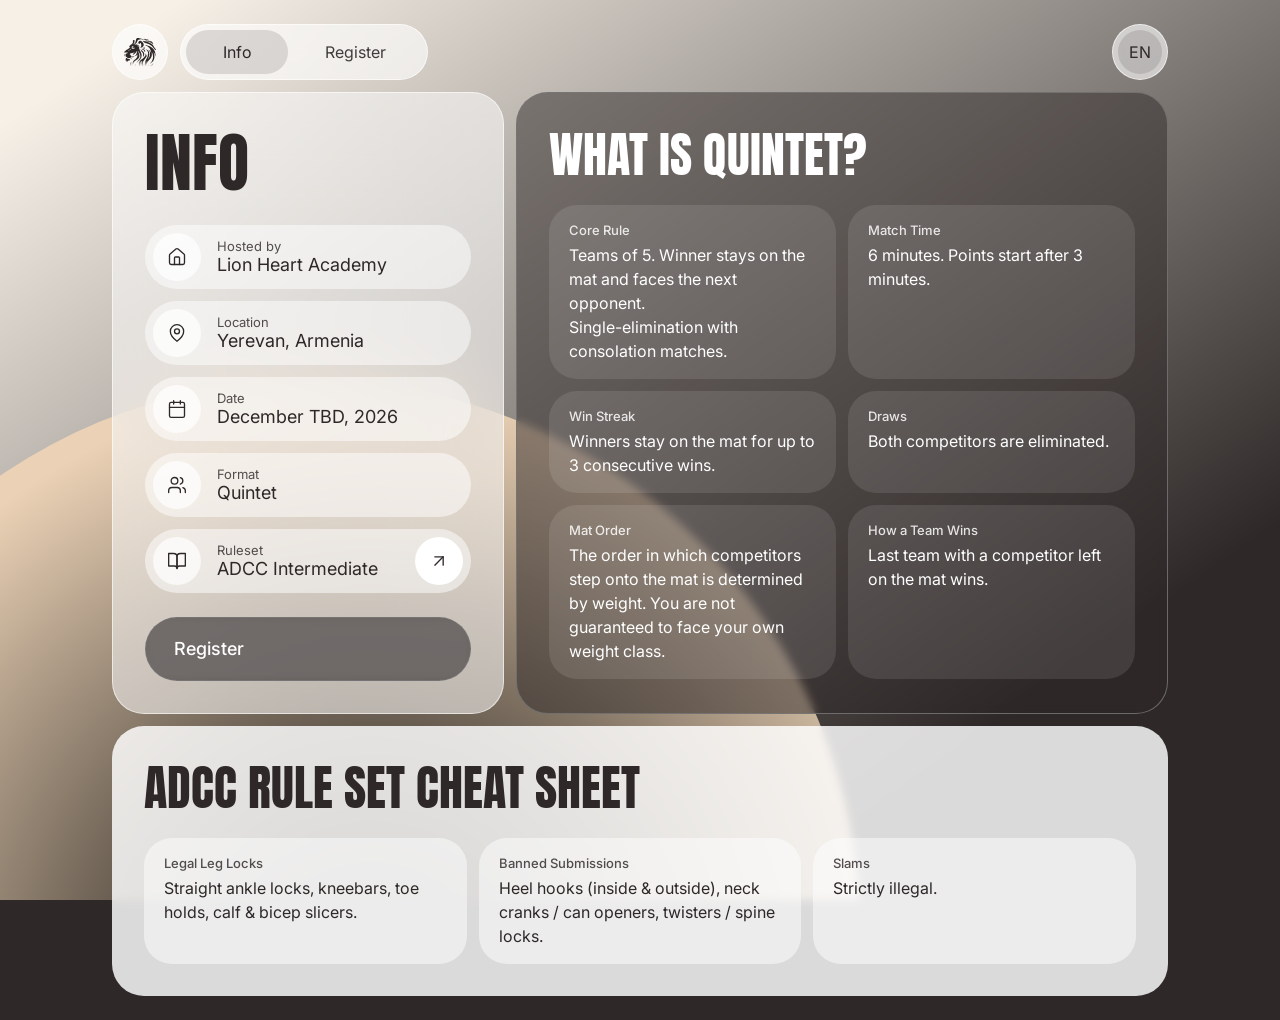
==== index.html @ b2a6f4cb "Add Lion Heart Quintet sign-up site Info page and sign-up form with EN, RU and AM text. Sign-ups go " ====
<!doctype html>
<html lang="en">
<head>
  <meta charset="utf-8">
  <meta name="viewport" content="width=device-width, initial-scale=1, viewport-fit=cover">
  <title>Info · Lion Heart Quintet</title>
  <meta name="description" content="Format, rules and details for the Lion Heart Quintet grappling tournament in Yerevan, Armenia, December 2026.">
  <meta name="theme-color" content="#2E2828">
  <link rel="icon" href="assets/img/lion.svg" type="image/svg+xml">
  <link rel="preconnect" href="https://fonts.googleapis.com">
  <link rel="preconnect" href="https://fonts.gstatic.com" crossorigin>
  <link rel="stylesheet" href="https://fonts.googleapis.com/css2?family=Anton&family=Inter:wght@400;500&family=Oswald:wght@700&family=Noto+Sans+Armenian:wdth,wght@62.5..100,400..800&display=swap">
  <link rel="stylesheet" href="assets/css/styles.css">
  <script src="assets/js/config.js"></script>
  <script src="assets/js/i18n.js" defer></script>
  <script src="assets/js/app.js" defer></script>
</head>
<body>
  <div class="bg" aria-hidden="true"><div class="bg__circle"></div></div>

  <div class="shell">
    <header class="topbar">
      <a class="chip glass" href="index.html" aria-label="Lion Heart, home" data-i18n-aria="homeLabel">
        <img src="assets/img/lion.svg" alt="" width="32" height="29">
      </a>
      <nav class="menu glass" aria-label="Main">
        <span class="menu__pill" aria-hidden="true" data-menu-pill></span>
        <a class="menu__item" href="index.html" aria-current="page" data-i18n="navInfo">Info</a>
        <a class="menu__item" href="register.html" data-i18n="navRegister">Register</a>
      </nav>
      <div class="lang" data-lang>
        <button class="chip glass lang__button" type="button" aria-haspopup="true" aria-expanded="false" aria-label="Language" data-i18n-aria="languageLabel" data-lang-toggle>
          <span class="lang__current" data-lang-current>EN</span>
        </button>
        <div class="lang__panel" data-lang-panel hidden>
          <button class="lang__option" type="button" lang="en" data-lang-option="en">EN</button>
          <button class="lang__option" type="button" lang="ru" data-lang-option="ru">RU</button>
          <button class="lang__option" type="button" lang="hy" data-lang-option="hy">AM</button>
        </div>
      </div>
    </header>

    <main class="layout layout--info">
      <section class="pod pod--light pod--info" aria-labelledby="info-title">
        <h1 id="info-title" class="display" data-i18n="infoTitle">INFO</h1>
        <dl class="rows">
          <div class="field row">
            <span class="field__icon" aria-hidden="true"><svg viewBox="0 0 24 24"><path d="M15 21v-8a1 1 0 0 0-1-1h-4a1 1 0 0 0-1 1v8"/><path d="M3 10a2 2 0 0 1 .709-1.528l7-5.999a2 2 0 0 1 2.582 0l7 5.999A2 2 0 0 1 21 10v9a2 2 0 0 1-2 2H5a2 2 0 0 1-2-2z"/></svg></span>
            <div class="row__text"><dt data-i18n="hostedBy">Hosted by</dt><dd>Lion Heart Academy</dd></div>
          </div>
          <div class="field row">
            <span class="field__icon" aria-hidden="true"><svg viewBox="0 0 24 24"><path d="M20 10c0 6-8 12-8 12s-8-6-8-12a8 8 0 0 1 16 0Z"/><circle cx="12" cy="10" r="3"/></svg></span>
            <div class="row__text"><dt data-i18n="location">Location</dt><dd data-i18n="locationValue">Yerevan, Armenia</dd></div>
          </div>
          <div class="field row">
            <span class="field__icon" aria-hidden="true"><svg viewBox="0 0 24 24"><rect width="18" height="18" x="3" y="4" rx="2"/><path d="M16 2v4M8 2v4M3 10h18"/></svg></span>
            <div class="row__text"><dt data-i18n="date">Date</dt><dd data-i18n="dateValue">December TBD, 2026</dd></div>
          </div>
          <div class="field row">
            <span class="field__icon" aria-hidden="true"><svg viewBox="0 0 24 24"><path d="M16 21v-2a4 4 0 0 0-4-4H6a4 4 0 0 0-4 4v2"/><circle cx="9" cy="7" r="4"/><path d="M22 21v-2a4 4 0 0 0-3-3.87"/><path d="M16 3.13a4 4 0 0 1 0 7.75"/></svg></span>
            <div class="row__text"><dt data-i18n="format">Format</dt><dd>Quintet</dd></div>
          </div>
          <div>
            <a class="field row row--link" href="https://adcombat.com/adcc-rules-regulations/adcc-rules-for-beginners-intermediate/" target="_blank" rel="noopener noreferrer">
              <span class="field__icon" aria-hidden="true"><svg viewBox="0 0 24 24"><path d="M2 3h6a4 4 0 0 1 4 4v14a3 3 0 0 0-3-3H2z"/><path d="M22 3h-6a4 4 0 0 0-4 4v14a3 3 0 0 1 3-3h7z"/></svg></span>
              <div class="row__text"><dt data-i18n="ruleset">Ruleset</dt><dd>ADCC Intermediate</dd></div>
              <span class="field__action" aria-hidden="true"><svg viewBox="0 0 24 24"><path d="M7 7h10v10"/><path d="M7 17 17 7"/></svg></span>
            </a>
          </div>
        </dl>
        <a class="button button--info" href="register.html"><span data-i18n="submit">Register</span></a>
      </section>

      <section class="pod pod--dark pod--quintet" id="rules" aria-labelledby="quintet-title">
        <h2 id="quintet-title" class="display display--section" data-i18n="quintetTitle">WHAT IS QUINTET?</h2>
        <div class="bubbles bubbles--two">
          <article class="bubble"><h3 data-i18n="coreRule">Core Rule</h3><p data-i18n="coreRuleBody">Teams of 5. Winner stays on the mat and faces the next opponent.
Single-elimination with consolation matches.</p></article>
          <article class="bubble"><h3 data-i18n="matchTime">Match Time</h3><p data-i18n="matchTimeBody">6 minutes. Points start after 3 minutes.</p></article>
          <article class="bubble"><h3 data-i18n="winStreak">Win Streak</h3><p data-i18n="winStreakBody">Winners stay on the mat for up to 3 consecutive wins.</p></article>
          <article class="bubble"><h3 data-i18n="draws">Draws</h3><p data-i18n="drawsBody">Both competitors are eliminated.</p></article>
          <article class="bubble"><h3 data-i18n="matOrder">Mat Order</h3><p data-i18n="matOrderBody">The order in which competitors step onto the mat is determined by weight. You are not guaranteed to face your own weight class.</p></article>
          <article class="bubble"><h3 data-i18n="teamWins">How a Team Wins</h3><p data-i18n="teamWinsBody">Last team with a competitor left on the mat wins.</p></article>
        </div>
      </section>

      <section class="pod pod--cheat" aria-labelledby="cheat-title">
        <h2 id="cheat-title" class="display display--section" data-i18n="cheatTitle">ADCC RULE SET CHEAT SHEET</h2>
        <div class="bubbles bubbles--three">
          <article class="bubble"><h3 data-i18n="legalLocks">Legal Leg Locks</h3><p data-i18n="legalLocksBody">Straight ankle locks, kneebars, toe holds, calf &amp; bicep slicers.</p></article>
          <article class="bubble"><h3 data-i18n="banned">Banned Submissions</h3><p data-i18n="bannedBody">Heel hooks (inside &amp; outside), neck cranks / can openers, twisters / spine locks.</p></article>
          <article class="bubble"><h3 data-i18n="slams">Slams</h3><p data-i18n="slamsBody">Strictly illegal.</p></article>
        </div>
      </section>
    </main>
  </div>
</body>
</html>
---- assets/css/styles.css ----
/* Lion Heart Quintet. Values come from the Figma frames on the "lionheart form" page. */

:root {
  --ink: #2e2828;
  --ink-rgb: 46, 40, 40;
  --error: #9e221b;
  --gap: 12px;

  /* Dark glass on the light pods. Stronger than the 0.49 dark pods, which sit on a
     darker background, so white text stays readable here. */
  --glass-dark: rgba(var(--ink-rgb), 0.64);
  --glass-dark-border: rgba(119, 118, 118, 0.85);

  /* Bounce used by every control */
  --spring: cubic-bezier(0.34, 1.56, 0.64, 1);
  --spring-time: 0.55s;

  /* Page background */
  --bg-from: #f6f0e7;
  --bg-to: #2e2828;
  --circle-center: #000000;
  --circle-edge: #ebd2b6;

  --font-body: "Inter", system-ui, -apple-system, "Segoe UI", "Noto Sans Armenian", sans-serif;
  --font-display: "Anton", "Oswald", "Noto Sans Armenian", Impact, sans-serif;
}

/* Alternate look from the Figma tests. Turn on in assets/js/config.js. */
:root[data-theme="orange"] {
  --bg-from: #2e2828;
  --bg-to: #2c2a76;
  --circle-center: #dd9e11;
  --circle-edge: #b8700a;
}

@supports (transition-timing-function: linear(0, 1)) {
  :root {
    --spring: linear(0, 0.009, 0.035 2.1%, 0.141, 0.281 6.7%, 0.723 12.9%, 0.938 16.7%, 1.017, 1.077, 1.121, 1.149 24.3%, 1.159, 1.163, 1.161, 1.154 29.9%, 1.129 32.8%, 1.051 39.6%, 1.017 43.1%, 0.991, 0.977 51%, 0.974 53.8%, 0.975 57.1%, 0.997 69.8%, 1.003 76.9%, 1.004 83.8%, 1);
  }
}

@view-transition { navigation: auto; }

*, *::before, *::after { box-sizing: border-box; }
[hidden] { display: none !important; }

html { -webkit-text-size-adjust: 100%; }

body {
  margin: 0;
  min-height: 100vh;
  min-height: 100dvh;
  color: var(--ink);
  background: var(--bg-to);
  font-family: var(--font-body);
  font-size: 16px;
  line-height: 1.5;
  -webkit-font-smoothing: antialiased;
}

h1, h2, h3, p, ul, dl, dd, fieldset, legend { margin: 0; padding: 0; }
fieldset { border: 0; min-width: 0; }
ul { list-style: none; }
a { color: inherit; }
button, input { font: inherit; color: inherit; }
button { background: none; border: 0; padding: 0; cursor: pointer; }

svg {
  display: block;
  width: 20px;
  height: 20px;
  fill: none;
  stroke: currentColor;
  stroke-width: 1.6;
  stroke-linecap: round;
  stroke-linejoin: round;
}

:focus-visible { outline: 2px solid var(--ink); outline-offset: 2px; }
.pod--dark :focus-visible { outline-color: #fff; }

.sr-only {
  position: absolute;
  width: 1px;
  height: 1px;
  margin: -1px;
  padding: 0;
  overflow: hidden;
  clip-path: inset(50%);
  white-space: nowrap;
  border: 0;
}

.trap { position: absolute; left: -9999px; width: 1px; height: 1px; overflow: hidden; }

/* ---------- Background ---------- */

.bg {
  position: fixed;
  inset: 0;
  z-index: -1;
  overflow: hidden;
  background: linear-gradient(to bottom right, var(--bg-from) 7%, var(--bg-to) 79%);
}

.bg__circle {
  position: absolute;
  left: -200px;
  bottom: -228px;
  width: 600px;
  height: 600px;
  border-radius: 50%;
  background: radial-gradient(55.6% 55.6% at 55.6% 55.6%, var(--circle-center) 0%, var(--circle-edge) 100%);
}

/* ---------- Page shell ---------- */

.shell {
  width: 100%;
  max-width: 520px;
  margin: 0 auto;
  padding: max(16px, env(safe-area-inset-top)) max(16px, env(safe-area-inset-right)) max(16px, env(safe-area-inset-bottom)) max(16px, env(safe-area-inset-left));
}

.layout {
  display: grid;
  grid-template-columns: minmax(0, 1fr);
  gap: var(--gap);
  margin-top: var(--gap);
}

/* ---------- Glass ---------- */

.glass {
  background: rgba(255, 255, 255, 0.62);
  border: 1px solid rgba(255, 255, 255, 0.6);
  -webkit-backdrop-filter: blur(48px);
  backdrop-filter: blur(48px);
}

.pod {
  min-width: 0;
  border-radius: 32px;
}

.pod--light {
  position: relative;
  z-index: 2; /* The weight class list may float over the pod below. */
  padding: 28px 24px;
  background: rgba(255, 255, 255, 0.52);
  border: 1px solid rgba(255, 255, 255, 0.6);
  -webkit-backdrop-filter: blur(48px);
  backdrop-filter: blur(48px);
}

.pod--dark {
  padding: 24px;
  color: #fff;
  background: rgba(var(--ink-rgb), 0.49);
  border: 1px solid rgba(119, 118, 118, 0.85);
  -webkit-backdrop-filter: blur(4px);
  backdrop-filter: blur(4px);
}

.pod--cheat {
  padding: 24px;
  background: rgba(255, 255, 255, 0.83);
  -webkit-backdrop-filter: blur(4px);
  backdrop-filter: blur(4px);
}

/* ---------- Type ---------- */

.display {
  font-family: var(--font-display);
  font-weight: 400;
  font-size: 48px;
  line-height: 60px;
  text-wrap: balance;
}

.display:lang(ru) { font-family: "Oswald", "Anton", Impact, sans-serif; font-weight: 700; }
.display:lang(hy) { font-family: "Noto Sans Armenian", "Anton", sans-serif; font-weight: 800; font-stretch: 62.5%; }

.display--section { font-size: 40px; line-height: 48px; margin-bottom: 20px; }
.display--event { font-size: 40px; line-height: 48px; }

/* ---------- Top bar ---------- */

.topbar {
  position: relative;
  z-index: 5; /* The language list floats over the page. */
  display: flex;
  align-items: center;
  gap: var(--gap);
}

.chip {
  flex: none;
  display: grid;
  place-items: center;
  width: 56px;
  height: 56px;
  border-radius: 50%;
}

.chip img { display: block; }

.menu {
  position: relative;
  flex: 1;
  min-width: 0;
  display: flex;
  height: 56px;
  padding: 5px;
  border-radius: 28px;
}

.menu__pill {
  position: absolute;
  top: 5px;
  bottom: 5px;
  left: 0;
  width: var(--pill-width, 0);
  border-radius: 22px;
  background: rgba(var(--ink-rgb), 0.14);
  transform: translateX(var(--pill-x, 0));
  transition: transform var(--spring-time) var(--spring), width var(--spring-time) var(--spring);
}

.menu__pill.no-motion { transition: none; }

.menu__item {
  position: relative;
  flex: 1 1 auto;
  display: grid;
  place-items: center;
  padding: 0 12px;
  border-radius: 22px;
  color: rgba(var(--ink-rgb), 0.9);
  text-decoration: none;
  white-space: nowrap;
  transition: transform var(--spring-time) var(--spring);
}

.menu__item[aria-current="page"], .menu__item.is-target { color: var(--ink); }

.lang { position: relative; flex: none; }

.lang__current {
  display: grid;
  place-items: center;
  width: 44px;
  height: 44px;
  border-radius: 50%;
  background: rgba(var(--ink-rgb), 0.14);
}

.lang__panel {
  position: absolute;
  top: calc(100% + 6px);
  right: 0;
  width: 56px;
  display: grid;
  gap: 4px;
  padding: 5px;
  border-radius: 28px;
  background: #fff;
  border: 1px solid rgba(255, 255, 255, 0.6);
  box-shadow: 0 12px 32px rgba(var(--ink-rgb), 0.18);
}

.lang__option {
  width: 44px;
  height: 44px;
  border-radius: 50%;
  color: rgba(var(--ink-rgb), 0.9);
}

.lang__option:hover { background: rgba(var(--ink-rgb), 0.07); }
.lang__option[aria-current="true"] { background: rgba(var(--ink-rgb), 0.14); color: var(--ink); }

/* ---------- Form ---------- */

.form, .pod--info, .success { display: grid; gap: 24px; }
.pod--info .button--info { display: none; }

.pod__title-row {
  display: flex;
  flex-wrap: wrap;
  align-items: center;
  justify-content: space-between;
  gap: 8px 12px;
}

.pill {
  flex: none;
  padding: 10px 18px;
  border: 1px solid var(--ink);
  border-radius: 999px;
  font-size: 14px;
  font-weight: 500;
  line-height: 20px;
}

.fields, .rows { display: grid; gap: var(--gap); }
.group { position: relative; min-width: 0; }

.field {
  width: 100%;
  min-height: 64px;
  display: flex;
  align-items: center;
  gap: 16px;
  padding: 8px;
  border-radius: 32px;
  background: rgba(255, 255, 255, 0.5);
  text-align: left;
  text-decoration: none;
}

label.field { cursor: text; }

.field:focus-within:not(.select__button) { outline: 2px solid var(--ink); outline-offset: 2px; }

.group.is-invalid .field,
.group.is-invalid .slide { outline: 2px solid var(--error); outline-offset: 2px; }

.field__icon, .field__action {
  flex: none;
  display: grid;
  place-items: center;
  width: 48px;
  height: 48px;
  border-radius: 50%;
}

.field__icon { background: rgba(255, 255, 255, 0.7); }
.field__action { background: #fff; }

.field__input {
  flex: 1;
  min-width: 0;
  height: 48px;
  padding: 0 16px 0 0;
  border: 0;
  outline: 0;
  background: transparent;
  font-size: 18px;
}

.field__input::placeholder { color: var(--ink); opacity: 0.82; }

.error {
  margin: 6px 0 0 20px;
  color: var(--error);
  font-size: 13px;
  font-weight: 500;
  line-height: 18px;
}

.error--form {
  margin: -12px 0 0;
  text-align: center;
}

/* Gender */
.toggle {
  position: relative;
  display: flex;
  min-height: 64px;
  padding: 10px;
  border-radius: 32px;
  background: rgba(255, 255, 255, 0.5);
}

.toggle__pill {
  position: absolute;
  top: 10px;
  left: 10px;
  width: calc(50% - 10px);
  height: 44px;
  border-radius: 22px;
  background: rgba(var(--ink-rgb), 0.14);
  transition: transform var(--spring-time) var(--spring);
}

.toggle[data-active="female"] .toggle__pill { transform: translateX(100%); }

.toggle__item { position: relative; flex: 1; min-width: 0; cursor: pointer; }

.toggle__item span {
  display: grid;
  place-items: center;
  height: 44px;
  border-radius: 22px;
  color: rgba(var(--ink-rgb), 0.9);
  transition: transform var(--spring-time) var(--spring);
}

.toggle__item input:checked + span { color: var(--ink); }
.toggle__item input:focus-visible + span { outline: 2px solid var(--ink); outline-offset: 2px; }

/* Weight class */
.select__value {
  flex: 1;
  min-width: 0;
  font-size: 18px;
  white-space: nowrap;
  overflow: hidden;
  text-overflow: ellipsis;
}

.select__value:not(.has-value) { opacity: 0.82; }
.select__value:lang(ru) { font-size: 16px; }
.select__value.has-value { font-weight: 500; }
.select__chevron { transition: transform var(--spring-time) var(--spring); }
.select__button[aria-expanded="true"] .select__chevron { transform: rotate(180deg); }

.select__panel {
  position: absolute;
  z-index: 10;
  top: 70px;
  left: 0;
  right: 0;
  padding: 8px;
  border-radius: 32px;
  background: #fff;
  border: 1px solid rgba(255, 255, 255, 0.6);
  box-shadow: 0 12px 32px rgba(var(--ink-rgb), 0.18);
}

.select__panel:focus { outline: 0; }

.select__option {
  display: flex;
  align-items: center;
  height: 48px;
  padding: 0 16px;
  border-radius: 24px;
  font-weight: 500;
  cursor: pointer;
}

.select__option:hover, .select__option.is-active { background: rgba(var(--ink-rgb), 0.07); }
.select__option[aria-selected="true"] { background: rgba(var(--ink-rgb), 0.14); }

/* Consent */
.consent {
  display: flex;
  align-items: center;
  gap: 16px;
}

.small-print {
  flex: 1;
  min-width: 0;
  font-size: 13px;
  line-height: 18px;
}

.small-print a { text-underline-offset: 2px; }

.slide {
  --travel: 40px;
  position: relative;
  flex: none;
  width: 88px;
  height: 48px;
  border-radius: 24px;
  touch-action: pan-y;
  user-select: none;
  -webkit-user-select: none;
  cursor: grab;
}

.slide:active { cursor: grabbing; }

/* The circle is see-through, so neither bar may run behind it: the track is what's
   left to slide and the fill is what's done, and they meet at the circle's edges. */
.slide__track, .slide__fill {
  position: absolute;
  top: 12px;
  height: 24px;
  transition: left var(--spring-time) var(--spring), width var(--spring-time) var(--spring);
}

.slide__track {
  right: 0;
  left: calc(var(--slide-x, 0px) * 1.1 + 44px);
  border-radius: 0 12px 12px 0;
  background: rgba(var(--ink-rgb), 0.22);
}

.slide__fill {
  left: 0;
  width: calc(var(--slide-x, 0px) * 1.1);
  border-radius: 12px 0 0 12px;
  background: var(--glass-dark);
}

.slide.is-dragging .slide__track, .slide.is-dragging .slide__fill { transition: none; }

.slide__thumb {
  position: absolute;
  top: 0;
  left: 0;
  width: 48px;
  height: 48px;
  display: grid;
  place-items: center;
  border-radius: 50%;
  color: #fff;
  background: var(--glass-dark);
  border: 1px solid var(--glass-dark-border);
  -webkit-backdrop-filter: blur(4px);
  backdrop-filter: blur(4px);
  transform: translateX(var(--slide-x, 0px));
  transition: transform var(--spring-time) var(--spring);
}

.slide.is-dragging .slide__thumb { transition: none; }

.slide[aria-checked="true"] { --slide-x: var(--travel); }

.slide__arrow, .slide__check { grid-area: 1 / 1; }
.slide__check { visibility: hidden; }
.slide[aria-checked="true"] .slide__check { visibility: visible; }
.slide[aria-checked="true"] .slide__arrow { visibility: hidden; }

/* Button */
.button {
  width: 100%;
  min-height: 64px;
  display: flex;
  align-items: center;
  padding: 8px 28px;
  border-radius: 32px;
  color: #fff;
  background: var(--glass-dark);
  border: 1px solid var(--glass-dark-border);
  -webkit-backdrop-filter: blur(4px);
  backdrop-filter: blur(4px);
  font-size: 18px;
  font-weight: 500;
  line-height: 24px;
  text-align: left;
  text-decoration: none;
  transition: opacity 0.15s ease, transform var(--spring-time) var(--spring);
}

.button:hover { opacity: 0.9; }
.button[disabled] { opacity: 0.6; cursor: progress; }

.success__text { font-size: 18px; line-height: 26px; }
.success:focus { outline: 0; }

/* ---------- Event pod ---------- */

.pod--event {
  display: flex;
  flex-direction: column;
  justify-content: space-between;
  gap: 24px;
  min-height: 196px;
  padding: 24px 28px;
}

.event__type { margin-top: 4px; font-size: 18px; line-height: 22px; color: rgba(255, 255, 255, 0.8); }

.event__foot {
  display: flex;
  flex-wrap: wrap;
  align-items: center;
  justify-content: space-between;
  gap: 4px 12px;
}

.event__meta { font-size: 14px; color: rgba(255, 255, 255, 0.8); }
.event__link { text-decoration: none; }
.event__link:hover { text-decoration: underline; text-underline-offset: 3px; }

/* ---------- Info ---------- */

.row__text { flex: 1; min-width: 0; }
.row__text dt { font-size: 13px; line-height: 16px; color: rgba(var(--ink-rgb), 0.82); }
.row__text dd { font-size: 18px; line-height: 22px; }
.row--link { transition: background-color 0.15s ease; }
.row--link:hover { background: rgba(255, 255, 255, 0.7); }

.bubbles { display: grid; grid-template-columns: minmax(0, 1fr); gap: var(--gap); }

.bubble {
  padding: 16px 20px;
  border-radius: 28px;
  background: rgba(255, 255, 255, 0.1);
}

.pod--cheat .bubble { background: rgba(255, 255, 255, 0.5); }

.bubble h3 {
  margin-bottom: 4px;
  font-size: 13px;
  font-weight: 500;
  line-height: 18px;
  color: rgba(255, 255, 255, 0.85);
}

.pod--cheat .bubble h3 { color: rgba(var(--ink-rgb), 0.82); }
.bubble p { line-height: 24px; white-space: pre-line; }

#rules { scroll-margin-top: 16px; }

/* ---------- Desktop ---------- */

@media (min-width: 1088px) {
  .shell {
    max-width: none;
    width: 1104px;
    padding: 24px;
  }

  .bg__circle {
    left: -240px;
    bottom: -580px;
    width: 1100px;
    height: 1100px;
  }

  .menu { flex: none; width: 248px; }
  .lang { margin-left: auto; }

  .display { font-size: 64px; line-height: 76px; }
  .display--section { font-size: 48px; line-height: 60px; margin-bottom: 20px; }
  .display--event { font-size: 72px; line-height: 84px; }

  .pod--light, .pod--dark, .pod--cheat { padding: 32px; }

  .layout--form {
    grid-template-columns: 620px minmax(0, 1fr);
    align-items: start;
  }

  .pod--event { min-height: 341px; }
  .event__type { font-size: 22px; line-height: 28px; }

  .layout--info { grid-template-columns: 392px minmax(0, 1fr); }
  .pod--cheat { grid-column: 1 / -1; }

  .pod--info {
    grid-template-rows: auto auto 1fr;
    align-content: start;
  }

  .pod--info .button--info { display: flex; align-self: end; }

  .bubbles--two { grid-template-columns: repeat(2, minmax(0, 1fr)); }
  .bubbles--three { grid-template-columns: repeat(3, minmax(0, 1fr)); }
}

/* ---------- Bounce ---------- */

/* Everything you can press squashes a little, then springs back. */
.chip, .lang__option, .select__option, .field__action, .slide, .row--link, .event__link {
  transition: transform var(--spring-time) var(--spring);
}

.chip:hover, .lang__option:hover, .field__action:hover { transform: scale(1.05); }
.select__button:hover .field__action, .row--link:hover .field__action { transform: scale(1.08); }

.chip:active, .lang__option:active { transform: scale(0.9); transition-duration: 0.1s; }
.menu__item:active { transform: scale(0.93); transition-duration: 0.1s; }
.toggle__item:active span { transform: scale(0.94); transition-duration: 0.1s; }
.button:active:not([disabled]) { transform: scale(0.97); transition-duration: 0.1s; }
.select__option:active { transform: scale(0.97); transition-duration: 0.1s; }
.select__button:active .field__action, .row--link:active .field__action { transform: scale(0.88); transition-duration: 0.1s; }
.row--link:active { transform: scale(0.985); transition-duration: 0.1s; }

.lang__panel:not([hidden]) { transform-origin: top right; animation: pop var(--spring-time) var(--spring) both; }
.select__panel:not([hidden]) { transform-origin: top center; animation: pop var(--spring-time) var(--spring) both; }

@keyframes pop {
  from { opacity: 0; transform: scale(0.88) translateY(-8px); }
  to { opacity: 1; transform: none; }
}

/* Reduce Motion: things still move so you can see what changed, but quickly and with no bounce. */
@media (prefers-reduced-motion: reduce) {
  :root { --spring: ease; --spring-time: 0.15s; }
  *, *::before, *::after { animation: none !important; }
  .chip:hover, .chip:active, .lang__option:hover, .lang__option:active, .field__action:hover,
  .select__button:hover .field__action, .row--link:hover .field__action,
  .select__button:active .field__action, .row--link:active .field__action,
  .menu__item:active, .toggle__item:active span, .button:active:not([disabled]),
  .select__option:active, .row--link:active { transform: none; }
  @view-transition { navigation: none; }
}
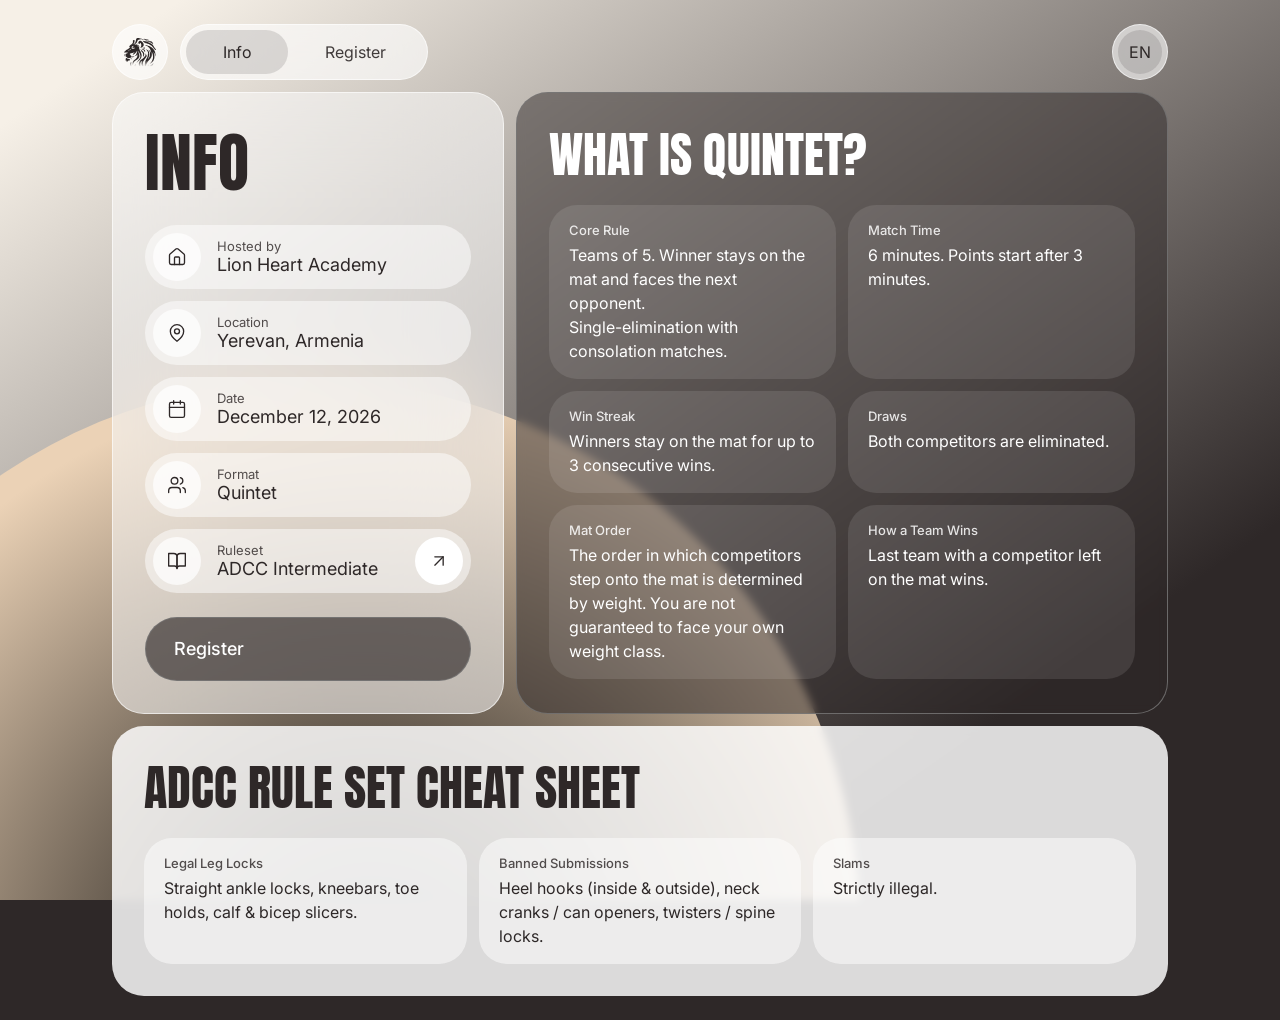
==== commit 903578ba: "Set the tournament date to December 12, 2026 Co-Authored-By: Claude Opus 5.5 <noreply@anthropic.com>" ====
--- a/index.html
+++ b/index.html
@@ -4,7 +4,7 @@
   <meta charset="utf-8">
   <meta name="viewport" content="width=device-width, initial-scale=1, viewport-fit=cover">
   <title>Info · Lion Heart Quintet</title>
-  <meta name="description" content="Format, rules and details for the Lion Heart Quintet grappling tournament in Yerevan, Armenia, December 2026.">
+  <meta name="description" content="Format, rules and details for the Lion Heart Quintet grappling tournament in Yerevan, Armenia, December 12, 2026.">
   <meta name="theme-color" content="#2E2828">
   <link rel="icon" href="assets/img/lion.svg" type="image/svg+xml">
   <link rel="preconnect" href="https://fonts.googleapis.com">
@@ -54,7 +54,7 @@
           </div>
           <div class="field row">
             <span class="field__icon" aria-hidden="true"><svg viewBox="0 0 24 24"><rect width="18" height="18" x="3" y="4" rx="2"/><path d="M16 2v4M8 2v4M3 10h18"/></svg></span>
-            <div class="row__text"><dt data-i18n="date">Date</dt><dd data-i18n="dateValue">December TBD, 2026</dd></div>
+            <div class="row__text"><dt data-i18n="date">Date</dt><dd data-i18n="dateValue">December 12, 2026</dd></div>
           </div>
           <div class="field row">
             <span class="field__icon" aria-hidden="true"><svg viewBox="0 0 24 24"><path d="M16 21v-2a4 4 0 0 0-4-4H6a4 4 0 0 0-4 4v2"/><circle cx="9" cy="7" r="4"/><path d="M22 21v-2a4 4 0 0 0-3-3.87"/><path d="M16 3.13a4 4 0 0 1 0 7.75"/></svg></span>
--- a/assets/css/styles.css
+++ b/assets/css/styles.css
@@ -10,10 +10,14 @@
      darker background, so white text stays readable here. */
   --glass-dark: rgba(var(--ink-rgb), 0.64);
   --glass-dark-border: rgba(119, 118, 118, 0.85);
+  --slide-solid: #6a6563;
+  --slide-track: #aca7a0;
 
   /* Bounce used by every control */
   --spring: cubic-bezier(0.34, 1.56, 0.64, 1);
   --spring-time: 0.55s;
+  --pill-spring: cubic-bezier(0.3, 1.12, 0.6, 1);
+  --pill-spring-wide: cubic-bezier(0.3, 1.06, 0.6, 1);
 
   /* Page background */
   --bg-from: #f6f0e7;
@@ -31,20 +35,30 @@
   --bg-to: #2c2a76;
   --circle-center: #dd9e11;
   --circle-edge: #b8700a;
+  --slide-solid: #6b6355;
+  --slide-track: #b3a892;
 }
 
 @supports (transition-timing-function: linear(0, 1)) {
   :root {
+    /* Sliding pills: a smaller bounce, tuned so they stay inside their track. */
+    --pill-spring: linear(0.0, 0.0336, 0.118, 0.2322, 0.3598, 0.4886, 0.6101, 0.7189, 0.8119, 0.8882, 0.9481, 0.9928, 1.0242, 1.0444, 1.0556, 1.0598, 1.0589, 1.0546, 1.0482, 1.0406, 1.0329, 1.0254, 1.0186, 1.0128, 1.0079, 1.004, 1.0011, 0.999, 0.9976, 0.9968, 1);
+    --pill-spring-wide: linear(0.0, 0.0276, 0.0974, 0.1928, 0.3008, 0.412, 0.5196, 0.6191, 0.7078, 0.7844, 0.8486, 0.901, 0.9424, 0.974, 0.9973, 1.0135, 1.024, 1.0301, 1.0327, 1.0328, 1.0312, 1.0284, 1.025, 1.0214, 1.0177, 1.0143, 1.0112, 1.0084, 1.0061, 1.0041, 1);
     --spring: linear(0, 0.009, 0.035 2.1%, 0.141, 0.281 6.7%, 0.723 12.9%, 0.938 16.7%, 1.017, 1.077, 1.121, 1.149 24.3%, 1.159, 1.163, 1.161, 1.154 29.9%, 1.129 32.8%, 1.051 39.6%, 1.017 43.1%, 0.991, 0.977 51%, 0.974 53.8%, 0.975 57.1%, 0.997 69.8%, 1.003 76.9%, 1.004 83.8%, 1);
   }
 }
 
-@view-transition { navigation: auto; }
-
 *, *::before, *::after { box-sizing: border-box; }
 [hidden] { display: none !important; }
 
-html { -webkit-text-size-adjust: 100%; }
+html { -webkit-text-size-adjust: 100%; -webkit-tap-highlight-color: transparent; }
+
+.menu, .toggle, .lang, .slide, .select__button, .button, .chip {
+  -webkit-user-select: none;
+  user-select: none;
+  -webkit-touch-callout: none;
+  touch-action: manipulation;
+}
 
 body {
   margin: 0;
@@ -225,7 +239,8 @@
   border-radius: 22px;
   background: rgba(var(--ink-rgb), 0.14);
   transform: translateX(var(--pill-x, 0));
-  transition: transform var(--spring-time) var(--spring), width var(--spring-time) var(--spring);
+  transition: transform var(--spring-time) var(--pill-spring), width var(--spring-time) var(--pill-spring);
+  will-change: transform;
 }
 
 .menu__pill.no-motion { transition: none; }
@@ -240,7 +255,6 @@
   color: rgba(var(--ink-rgb), 0.9);
   text-decoration: none;
   white-space: nowrap;
-  transition: transform var(--spring-time) var(--spring);
 }
 
 .menu__item[aria-current="page"], .menu__item.is-target { color: var(--ink); }
@@ -382,7 +396,8 @@
   height: 44px;
   border-radius: 22px;
   background: rgba(var(--ink-rgb), 0.14);
-  transition: transform var(--spring-time) var(--spring);
+  transition: transform var(--spring-time) var(--pill-spring);
+  will-change: transform;
 }
 
 .toggle[data-active="female"] .toggle__pill { transform: translateX(100%); }
@@ -395,7 +410,6 @@
   height: 44px;
   border-radius: 22px;
   color: rgba(var(--ink-rgb), 0.9);
-  transition: transform var(--spring-time) var(--spring);
 }
 
 .toggle__item input:checked + span { color: var(--ink); }
@@ -476,50 +490,59 @@
 
 .slide:active { cursor: grabbing; }
 
-/* The circle is see-through, so neither bar may run behind it: the track is what's
-   left to slide and the fill is what's done, and they meet at the circle's edges. */
-.slide__track, .slide__fill {
+/* The bars and circle are deliberately solid. They overlap, and phones may draw each one
+   as its own layer, so any see-through colour here shows the overlap as a dark block.
+   These match the Register button on the light pod. Only transforms animate, so sliding
+   never triggers a layout. */
+.slide__shape {
+  position: absolute;
+  inset: 0;
+}
+
+.slide__track {
   position: absolute;
   top: 12px;
+  left: 0;
+  right: 0;
   height: 24px;
-  transition: left var(--spring-time) var(--spring), width var(--spring-time) var(--spring);
-}
-
-.slide__track {
-  right: 0;
-  left: calc(var(--slide-x, 0px) * 1.1 + 44px);
-  border-radius: 0 12px 12px 0;
-  background: rgba(var(--ink-rgb), 0.22);
-}
-
+  overflow: hidden;
+  border-radius: 12px;
+  background: var(--slide-track);
+}
+
+/* Its right edge always stays hidden under the circle. */
 .slide__fill {
-  left: 0;
-  width: calc(var(--slide-x, 0px) * 1.1);
-  border-radius: 12px 0 0 12px;
-  background: var(--glass-dark);
-}
-
-.slide.is-dragging .slide__track, .slide.is-dragging .slide__fill { transition: none; }
-
-.slide__thumb {
+  position: absolute;
+  inset: 0;
+  background: var(--slide-solid);
+  transform: translateX(calc(var(--slide-x, 0px) - 64px));
+  transition: transform var(--spring-time) var(--spring);
+  will-change: transform;
+}
+
+.slide__thumb, .slide__icon {
   position: absolute;
   top: 0;
   left: 0;
   width: 48px;
   height: 48px;
+  border-radius: 50%;
+  transform: translateX(var(--slide-x, 0px));
+  transition: transform var(--spring-time) var(--spring);
+  will-change: transform;
+}
+
+.slide__thumb { background: var(--slide-solid); }
+
+.slide__icon {
   display: grid;
   place-items: center;
-  border-radius: 50%;
   color: #fff;
-  background: var(--glass-dark);
-  border: 1px solid var(--glass-dark-border);
-  -webkit-backdrop-filter: blur(4px);
-  backdrop-filter: blur(4px);
-  transform: translateX(var(--slide-x, 0px));
-  transition: transform var(--spring-time) var(--spring);
-}
-
-.slide.is-dragging .slide__thumb { transition: none; }
+}
+
+.slide.is-dragging .slide__fill,
+.slide.is-dragging .slide__thumb,
+.slide.is-dragging .slide__icon { transition: none; }
 
 .slide[aria-checked="true"] { --slide-x: var(--travel); }
 
@@ -539,8 +562,6 @@
   color: #fff;
   background: var(--glass-dark);
   border: 1px solid var(--glass-dark-border);
-  -webkit-backdrop-filter: blur(4px);
-  backdrop-filter: blur(4px);
   font-size: 18px;
   font-weight: 500;
   line-height: 24px;
@@ -628,6 +649,7 @@
   }
 
   .menu { flex: none; width: 248px; }
+  .toggle__pill { transition-timing-function: var(--pill-spring-wide); }
   .lang { margin-left: auto; }
 
   .display { font-size: 64px; line-height: 76px; }
@@ -669,15 +691,25 @@
 .select__button:hover .field__action, .row--link:hover .field__action { transform: scale(1.08); }
 
 .chip:active, .lang__option:active { transform: scale(0.9); transition-duration: 0.1s; }
-.menu__item:active { transform: scale(0.93); transition-duration: 0.1s; }
-.toggle__item:active span { transform: scale(0.94); transition-duration: 0.1s; }
 .button:active:not([disabled]) { transform: scale(0.97); transition-duration: 0.1s; }
 .select__option:active { transform: scale(0.97); transition-duration: 0.1s; }
 .select__button:active .field__action, .row--link:active .field__action { transform: scale(0.88); transition-duration: 0.1s; }
 .row--link:active { transform: scale(0.985); transition-duration: 0.1s; }
 
-.lang__panel:not([hidden]) { transform-origin: top right; animation: pop var(--spring-time) var(--spring) both; }
-.select__panel:not([hidden]) { transform-origin: top center; animation: pop var(--spring-time) var(--spring) both; }
+.lang__panel:not([hidden]) { transform-origin: top right; animation: pop var(--spring-time) var(--spring) backwards; }
+.select__panel:not([hidden]) { transform-origin: top center; animation: pop var(--spring-time) var(--spring) backwards; }
+
+/* Each pod animates on its own: fading their parent would switch off their glass blur. */
+.layout.is-entering > .pod { animation: page-in 0.5s var(--spring) backwards; }
+.layout.is-entering > .pod:nth-child(2) { animation-delay: 0.04s; }
+.layout.is-entering > .pod:nth-child(3) { animation-delay: 0.08s; }
+
+@keyframes page-in {
+  from { opacity: 0; transform: translateY(14px) scale(0.985); }
+  to { opacity: 1; transform: none; }
+}
+
+h1:focus { outline: 0; }
 
 @keyframes pop {
   from { opacity: 0; transform: scale(0.88) translateY(-8px); }
@@ -686,12 +718,11 @@
 
 /* Reduce Motion: things still move so you can see what changed, but quickly and with no bounce. */
 @media (prefers-reduced-motion: reduce) {
-  :root { --spring: ease; --spring-time: 0.15s; }
+  :root { --spring: ease; --pill-spring: ease; --pill-spring-wide: ease; --spring-time: 0.15s; }
   *, *::before, *::after { animation: none !important; }
   .chip:hover, .chip:active, .lang__option:hover, .lang__option:active, .field__action:hover,
   .select__button:hover .field__action, .row--link:hover .field__action,
   .select__button:active .field__action, .row--link:active .field__action,
-  .menu__item:active, .toggle__item:active span, .button:active:not([disabled]),
+  .button:active:not([disabled]),
   .select__option:active, .row--link:active { transform: none; }
-  @view-transition { navigation: none; }
-}
+}
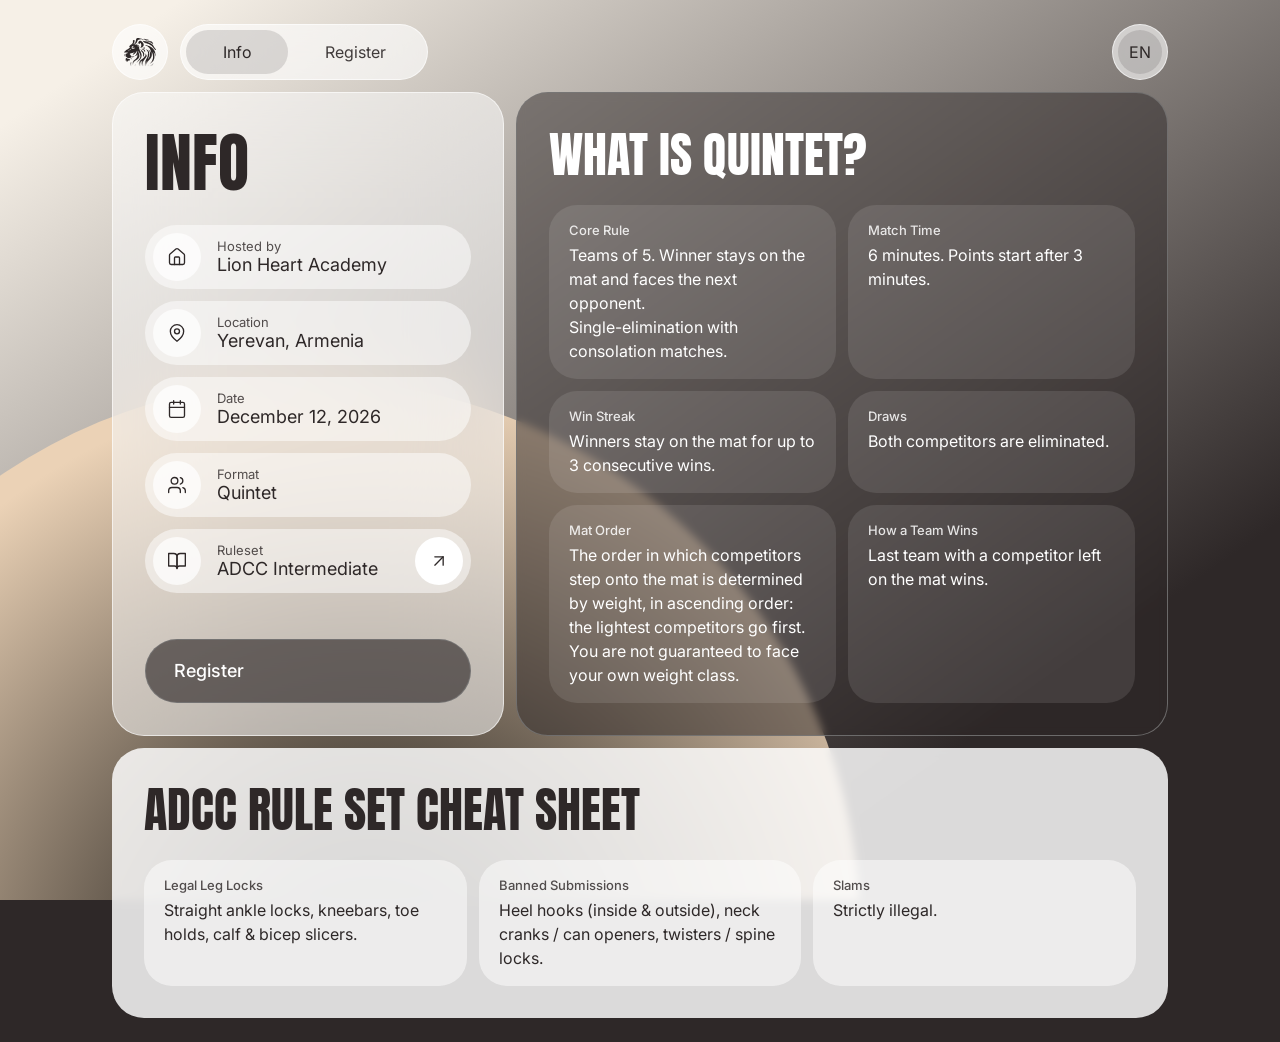
==== commit 05202946: "State that mat order goes from lightest to heaviest Co-Authored-By: Claude Opus 5.5 <noreply@anthrop" ====
--- a/index.html
+++ b/index.html
@@ -79,7 +79,7 @@
           <article class="bubble"><h3 data-i18n="matchTime">Match Time</h3><p data-i18n="matchTimeBody">6 minutes. Points start after 3 minutes.</p></article>
           <article class="bubble"><h3 data-i18n="winStreak">Win Streak</h3><p data-i18n="winStreakBody">Winners stay on the mat for up to 3 consecutive wins.</p></article>
           <article class="bubble"><h3 data-i18n="draws">Draws</h3><p data-i18n="drawsBody">Both competitors are eliminated.</p></article>
-          <article class="bubble"><h3 data-i18n="matOrder">Mat Order</h3><p data-i18n="matOrderBody">The order in which competitors step onto the mat is determined by weight. You are not guaranteed to face your own weight class.</p></article>
+          <article class="bubble"><h3 data-i18n="matOrder">Mat Order</h3><p data-i18n="matOrderBody">The order in which competitors step onto the mat is determined by weight, in ascending order: the lightest competitors go first. You are not guaranteed to face your own weight class.</p></article>
           <article class="bubble"><h3 data-i18n="teamWins">How a Team Wins</h3><p data-i18n="teamWinsBody">Last team with a competitor left on the mat wins.</p></article>
         </div>
       </section>
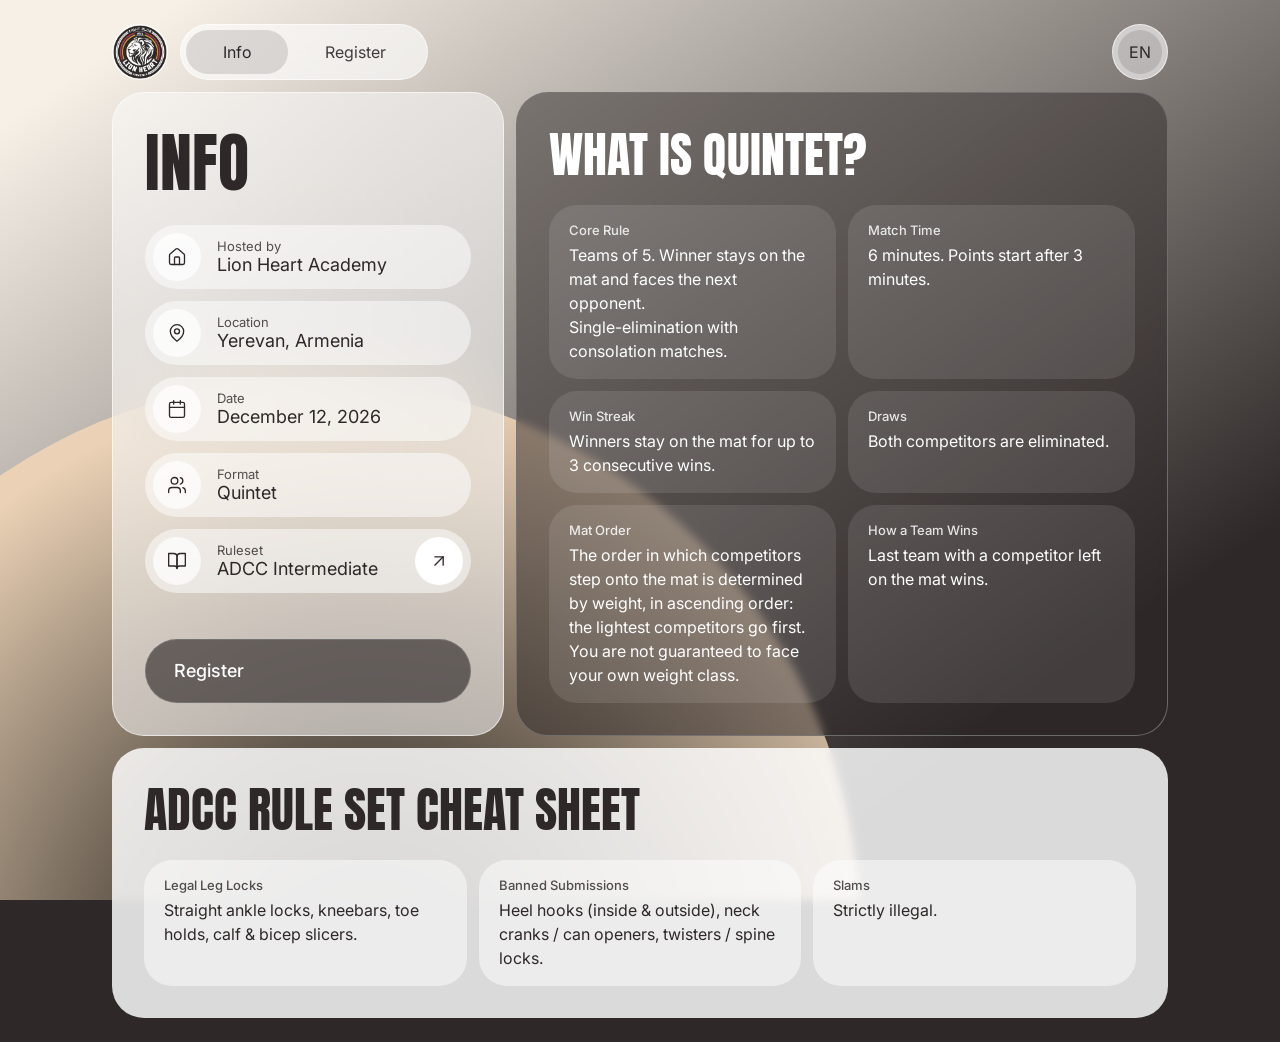
==== commit e1f4e074: "Use the round Lion Heart logo in the header and browser tab Co-Authored-By: Claude Opus 5.5 <noreply" ====
--- a/index.html
+++ b/index.html
@@ -6,7 +6,8 @@
   <title>Info · Lion Heart Quintet</title>
   <meta name="description" content="Format, rules and details for the Lion Heart Quintet grappling tournament in Yerevan, Armenia, December 12, 2026.">
   <meta name="theme-color" content="#2E2828">
-  <link rel="icon" href="assets/img/lion.svg" type="image/svg+xml">
+  <link rel="icon" href="assets/img/favicon-64.png" type="image/png">
+  <link rel="apple-touch-icon" href="assets/img/apple-touch-icon.png">
   <link rel="preconnect" href="https://fonts.googleapis.com">
   <link rel="preconnect" href="https://fonts.gstatic.com" crossorigin>
   <link rel="stylesheet" href="https://fonts.googleapis.com/css2?family=Anton&family=Inter:wght@400;500&family=Oswald:wght@700&family=Noto+Sans+Armenian:wdth,wght@62.5..100,400..800&display=swap">
@@ -20,8 +21,8 @@
 
   <div class="shell">
     <header class="topbar">
-      <a class="chip glass" href="index.html" aria-label="Lion Heart, home" data-i18n-aria="homeLabel">
-        <img src="assets/img/lion.svg" alt="" width="32" height="29">
+      <a class="chip chip--logo glass" href="index.html" aria-label="Lion Heart, home" data-i18n-aria="homeLabel">
+        <img src="assets/img/lionheart-logo-168.png" alt="" width="56" height="56">
       </a>
       <nav class="menu glass" aria-label="Main">
         <span class="menu__pill" aria-hidden="true" data-menu-pill></span>
--- a/assets/css/styles.css
+++ b/assets/css/styles.css
@@ -219,6 +219,9 @@
 }
 
 .chip img { display: block; }
+
+.chip--logo { overflow: hidden; }
+.chip--logo img { width: 100%; height: 100%; }
 
 .menu {
   position: relative;
